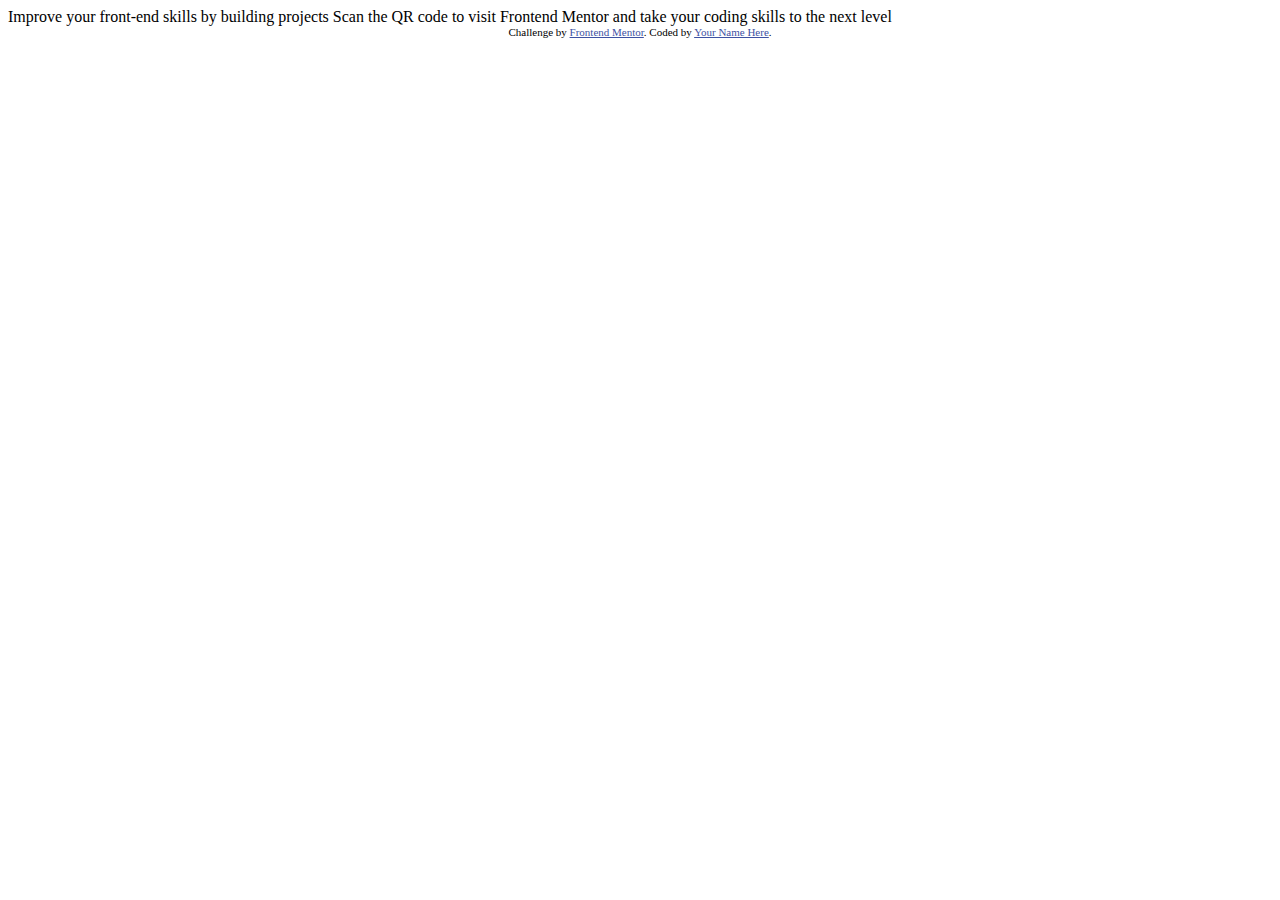
==== index.html @ 5f25314f "Initial commit - frontendmentor.io" ====
<!DOCTYPE html>
<html lang="en">
<head>
  <meta charset="UTF-8">
  <meta name="viewport" content="width=device-width, initial-scale=1.0"> <!-- displays site properly based on user's device -->

  <link rel="icon" type="image/png" sizes="32x32" href="./images/favicon-32x32.png">
  
  <title>Frontend Mentor | QR code component</title>

  <!-- Feel free to remove these styles or customise in your own stylesheet 👍 -->
  <style>
    .attribution { font-size: 11px; text-align: center; }
    .attribution a { color: hsl(228, 45%, 44%); }
  </style>
</head>
<body>

  Improve your front-end skills by building projects

  Scan the QR code to visit Frontend Mentor and take your coding skills to the next level
  
  <div class="attribution">
    Challenge by <a href="https://www.frontendmentor.io?ref=challenge" target="_blank">Frontend Mentor</a>. 
    Coded by <a href="#">Your Name Here</a>.
  </div>
</body>
</html>
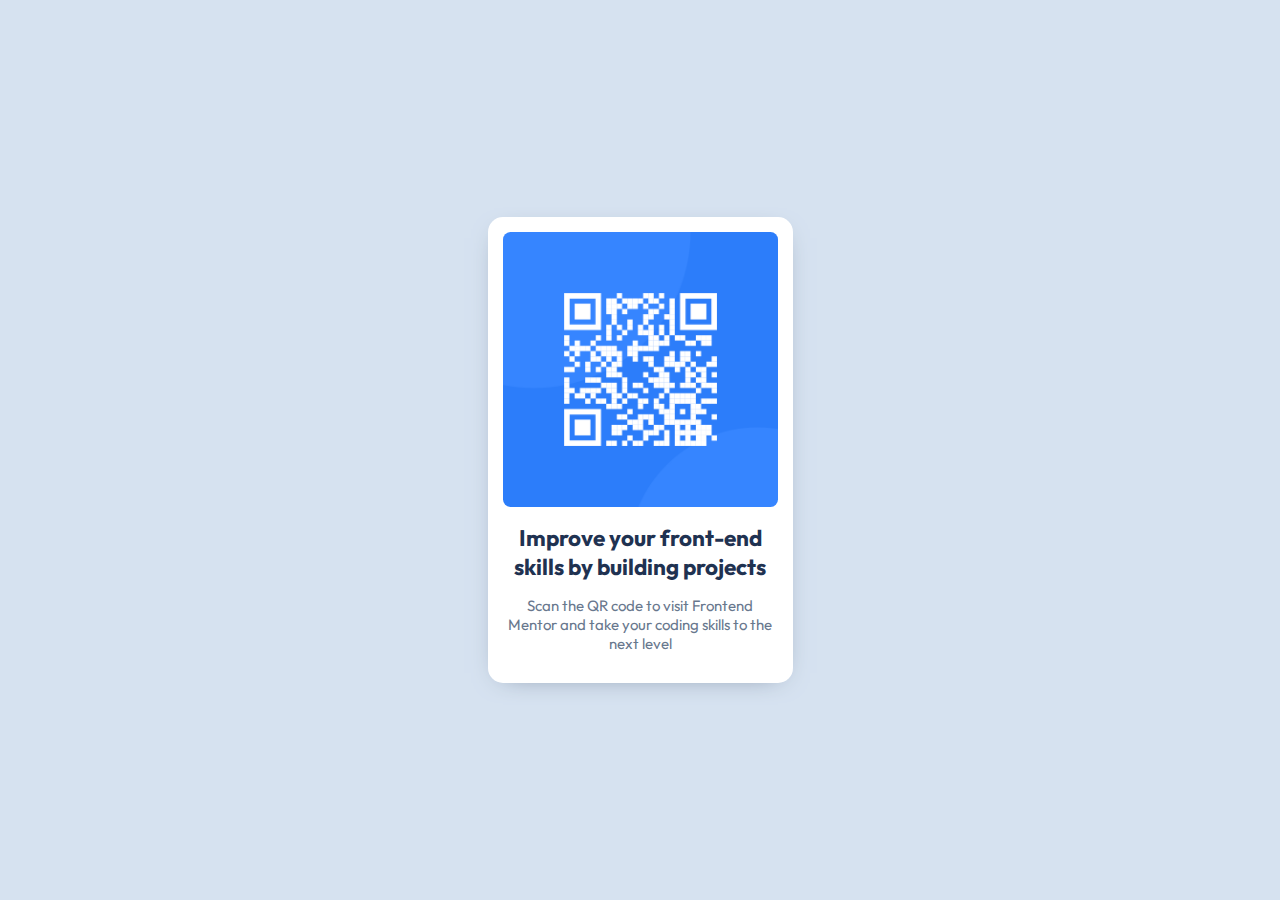
==== commit 14914a69: "Update QR elements and styles" ====
--- a/index.html
+++ b/index.html
@@ -3,6 +3,9 @@
 <head>
   <meta charset="UTF-8">
   <meta name="viewport" content="width=device-width, initial-scale=1.0"> <!-- displays site properly based on user's device -->
+  <link rel="preconnect" href="https://fonts.googleapis.com">
+  <link rel="preconnect" href="https://fonts.gstatic.com" crossorigin>
+  <link href="https://fonts.googleapis.com/css2?family=Outfit:wght@400..700&display=swap" rel="stylesheet">
 
   <link rel="icon" type="image/png" sizes="32x32" href="./images/favicon-32x32.png">
   
@@ -12,17 +15,63 @@
   <style>
     .attribution { font-size: 11px; text-align: center; }
     .attribution a { color: hsl(228, 45%, 44%); }
+    * {
+      --slate300: hsl(212, 45%, 89%);
+      --slate500: hsl(216, 15%, 48%);
+      --slate900: hsl(218, 44%, 22%);
+    }
+    html,body { 
+      margin: 0;
+      padding: 0;
+    }
+    body {
+      font-family: "Outfit", serif;
+      font-optical-sizing: auto;
+      font-weight: 400;
+      font-style: normal;
+      height: 100svh;
+      display: flex;
+      align-items: center;
+      justify-content: center;
+      background-color: var(--slate300);
+    }
+    .card-container {
+      --rounded: 0.5em;
+      --width: 275px;
+      display: flex;
+      flex-direction: column;
+      background-color: white;
+      padding: 1em;
+      box-shadow: 0 0.375em 1.75em -1em var(--slate500);
+      border-radius: calc(var(--rounded) * 2);
+      max-width: var(--width);
+      font-size: 15px;
+      text-align: center;
+    }
+    .qr-container {
+      border-radius: var(--rounded);
+      overflow: hidden;
+      width: var(--width);
+      height: var(--width);
+    }
+    .card-container h1 {
+      color: var(--slate900);
+      font-size: 1.5em;
+      margin-bottom: 0;
+    }
+    .card-container p {
+      color: var(--slate500);
+    }
+    
   </style>
 </head>
 <body>
-
-  Improve your front-end skills by building projects
-
-  Scan the QR code to visit Frontend Mentor and take your coding skills to the next level
-  
-  <div class="attribution">
-    Challenge by <a href="https://www.frontendmentor.io?ref=challenge" target="_blank">Frontend Mentor</a>. 
-    Coded by <a href="#">Your Name Here</a>.
+  <div class="card-container">
+    <section class="qr-container">
+        <img src="./images/image-qr-code.png" width="100%" height="100%" />
+    </section>
+    <h1 class="title">Improve your front-end skills by building projects</h1>
+    <p class="subtitle">Scan the QR code to visit Frontend Mentor and take your coding skills to the next level</span>
   </div>
 </body>
-</html>+</html>
